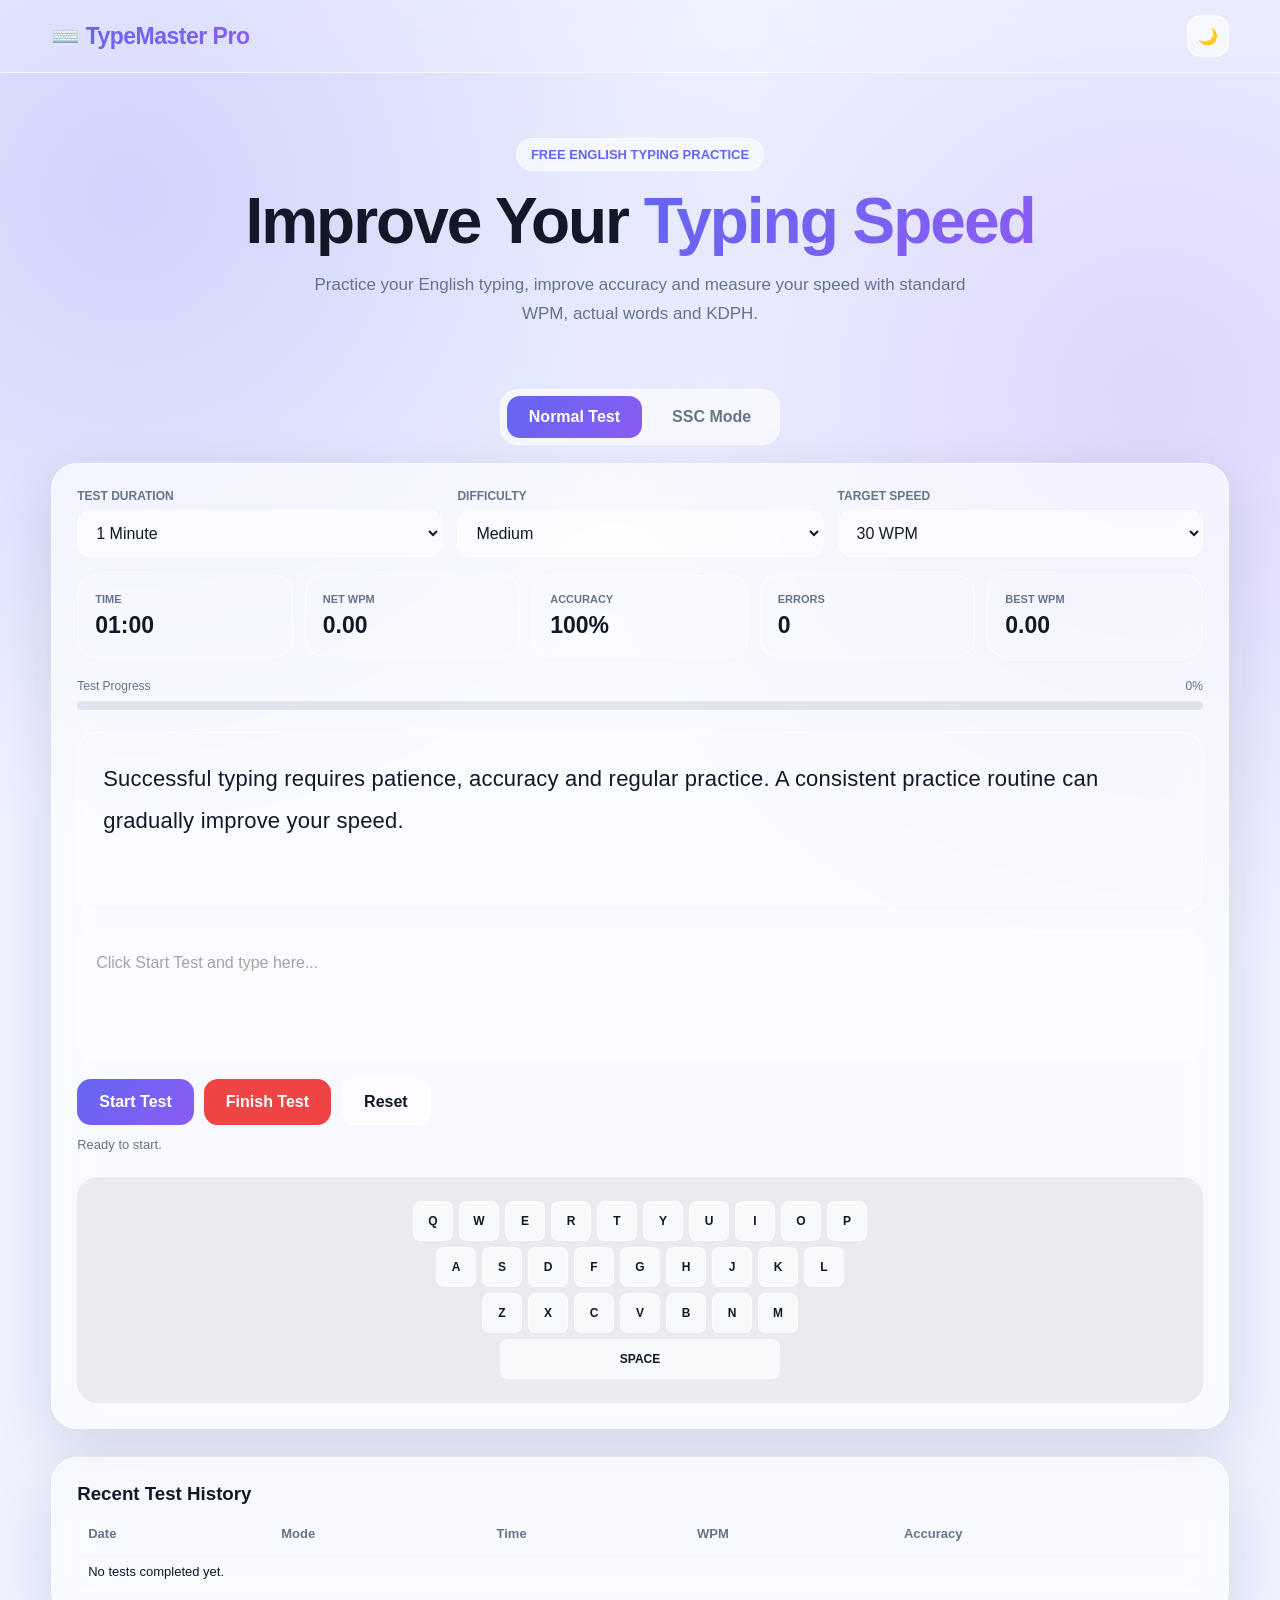
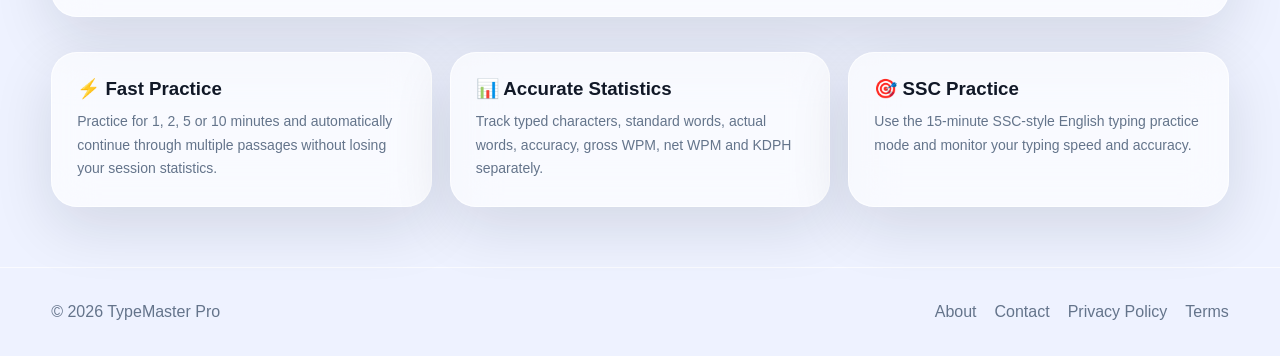
==== index.html @ 128ca1c5 "Add files via upload" ====
<!DOCTYPE html>
<html lang="en">
<head>
<meta charset="UTF-8">

<meta name="viewport" content="width=device-width, initial-scale=1.0">

<title>TypeMaster Pro - Free Online Typing Test</title>

<meta name="description"
content="Free online English typing test with WPM, accuracy, KDPH, standard words, actual words, SSC typing practice and typing history.">

<meta name="keywords"
content="typing test, typing speed test, WPM test, SSC typing test, English typing practice, KDPH">

<link rel="icon"
href="data:image/svg+xml,%3Csvg xmlns='http://www.w3.org/2000/svg' viewBox='0 0 100 100'%3E%3Ctext y='.9em' font-size='90'%3E⌨️%3C/text%3E%3C/svg%3E">

<style>

*{
    box-sizing:border-box;
    margin:0;
    padding:0;
}

:root{
    --bg:#eef2ff;
    --text:#111827;
    --muted:#64748b;
    --card:rgba(255,255,255,.62);
    --border:rgba(255,255,255,.7);
    --input:rgba(255,255,255,.55);
    --accent:#6366f1;
    --accent2:#8b5cf6;
    --danger:#ef4444;
    --success:#16a34a;
    --shadow:0 20px 60px rgba(15,23,42,.12);
}

body.dark{
    --bg:#080b16;
    --text:#f8fafc;
    --muted:#94a3b8;
    --card:rgba(15,23,42,.62);
    --border:rgba(255,255,255,.10);
    --input:rgba(15,23,42,.55);
    --shadow:0 20px 60px rgba(0,0,0,.35);
}

body{
    font-family:Inter,Segoe UI,Arial,sans-serif;
    background:
        radial-gradient(circle at 10% 10%,rgba(99,102,241,.22),transparent 30%),
        radial-gradient(circle at 90% 20%,rgba(139,92,246,.18),transparent 30%),
        var(--bg);
    color:var(--text);
    min-height:100vh;
    transition:.3s;
}

button,
select,
textarea{
    font:inherit;
}

button{
    cursor:pointer;
}

.container{
    width:min(1180px,92%);
    margin:auto;
}

/* HEADER */

header{
    position:sticky;
    top:0;
    z-index:50;
    backdrop-filter:blur(18px);
    background:rgba(255,255,255,.15);
    border-bottom:1px solid var(--border);
}

.nav{
    height:72px;
    display:flex;
    align-items:center;
    justify-content:space-between;
}

.logo{
    font-size:23px;
    font-weight:800;
    letter-spacing:-.5px;
}

.logo span{
    background:linear-gradient(135deg,var(--accent),var(--accent2));
    -webkit-background-clip:text;
    color:transparent;
}

.nav-right{
    display:flex;
    align-items:center;
    gap:10px;
}

.icon-btn{
    width:42px;
    height:42px;
    border-radius:14px;
    border:1px solid var(--border);
    background:var(--card);
    color:var(--text);
}

/* HERO */

.hero{
    padding:65px 0 30px;
    text-align:center;
}

.badge{
    display:inline-block;
    padding:8px 14px;
    border-radius:30px;
    background:var(--card);
    border:1px solid var(--border);
    color:var(--accent);
    font-size:13px;
    font-weight:700;
    margin-bottom:18px;
}

.hero h1{
    font-size:clamp(36px,6vw,64px);
    line-height:1;
    letter-spacing:-2px;
    margin-bottom:18px;
}

.gradient{
    background:linear-gradient(135deg,var(--accent),var(--accent2));
    -webkit-background-clip:text;
    color:transparent;
}

.hero p{
    max-width:700px;
    margin:auto;
    color:var(--muted);
    font-size:17px;
    line-height:1.7;
}

/* TABS */

.tabs{
    display:flex;
    gap:8px;
    margin:30px auto 18px;
    width:max-content;
    padding:6px;
    border-radius:18px;
    background:var(--card);
    border:1px solid var(--border);
    backdrop-filter:blur(20px);
}

.tab{
    border:0;
    padding:12px 22px;
    border-radius:13px;
    background:transparent;
    color:var(--muted);
    font-weight:700;
}

.tab.active{
    background:linear-gradient(135deg,var(--accent),var(--accent2));
    color:white;
}

/* MAIN CARD */

.glass{
    background:var(--card);
    border:1px solid var(--border);
    box-shadow:var(--shadow);
    backdrop-filter:blur(22px);
    -webkit-backdrop-filter:blur(22px);
    border-radius:26px;
}

.test-card{
    padding:25px;
    margin-bottom:28px;
}

/* CONTROLS */

.controls{
    display:grid;
    grid-template-columns:repeat(3,1fr);
    gap:15px;
}

.control label{
    display:block;
    font-size:12px;
    color:var(--muted);
    font-weight:700;
    margin-bottom:7px;
}

select{
    width:100%;
    padding:13px 14px;
    border-radius:14px;
    border:1px solid var(--border);
    background:var(--input);
    color:var(--text);
    outline:none;
}

/* STATS */

.stats{
    display:grid;
    grid-template-columns:repeat(5,1fr);
    gap:12px;
    margin-top:18px;
}

.stat{
    padding:17px;
    border-radius:18px;
    background:rgba(255,255,255,.12);
    border:1px solid var(--border);
}

.stat small{
    color:var(--muted);
    display:block;
    font-size:11px;
    font-weight:700;
    margin-bottom:7px;
}

.stat strong{
    font-size:23px;
}

/* PROGRESS */

.progress-wrap{
    margin:22px 0;
}

.progress-info{
    display:flex;
    justify-content:space-between;
    color:var(--muted);
    font-size:12px;
    margin-bottom:8px;
}

.progress{
    height:9px;
    border-radius:20px;
    background:rgba(100,116,139,.15);
    overflow:hidden;
}

.progress-bar{
    width:0%;
    height:100%;
    background:linear-gradient(90deg,var(--accent),var(--accent2));
    transition:.2s;
}

/* PASSAGE */

.passage{
    min-height:180px;
    padding:25px;
    border-radius:20px;
    background:rgba(255,255,255,.10);
    border:1px solid var(--border);
    font-size:22px;
    line-height:1.9;
    letter-spacing:.2px;
    margin-bottom:18px;
}

.char.correct{
    color:var(--success);
}

.char.wrong{
    color:var(--danger);
    text-decoration:underline;
}

.char.current{
    background:rgba(99,102,241,.25);
    border-radius:3px;
}

/* INPUT */

textarea{
    width:100%;
    height:130px;
    resize:none;
    padding:18px;
    border-radius:18px;
    border:1px solid var(--border);
    background:var(--input);
    color:var(--text);
    outline:none;
    line-height:1.7;
}

textarea:focus{
    border-color:var(--accent);
    box-shadow:0 0 0 3px rgba(99,102,241,.12);
}

textarea:disabled{
    opacity:.65;
}

/* BUTTONS */

.actions{
    display:flex;
    gap:10px;
    margin-top:15px;
}

.btn{
    border:0;
    border-radius:14px;
    padding:13px 22px;
    font-weight:800;
}

.btn-primary{
    color:white;
    background:linear-gradient(135deg,var(--accent),var(--accent2));
}

.btn-secondary{
    background:var(--card);
    color:var(--text);
    border:1px solid var(--border);
}

.btn-danger{
    background:#ef4444;
    color:white;
}

/* KEYBOARD */

.keyboard{
    margin-top:25px;
    padding:18px;
    border-radius:20px;
    background:rgba(0,0,0,.06);
    overflow-x:auto;
}

body.dark .keyboard{
    background:rgba(255,255,255,.04);
}

.key-row{
    display:flex;
    justify-content:center;
    gap:6px;
    margin:6px 0;
    min-width:650px;
}

.key{
    min-width:40px;
    height:40px;
    border-radius:8px;
    display:flex;
    align-items:center;
    justify-content:center;
    border:1px solid var(--border);
    background:var(--card);
    font-size:12px;
    font-weight:700;
    transition:.08s;
}

.key.active{
    background:var(--accent);
    color:white;
    transform:translateY(2px);
}

.key.space{
    width:280px;
}

/* RESULTS */

.result{
    display:none;
    padding:30px;
    margin-bottom:30px;
}

.result.show{
    display:block;
}

.result-title{
    text-align:center;
    margin-bottom:25px;
}

.result-title h2{
    font-size:32px;
    margin-bottom:8px;
}

.result-title p{
    color:var(--muted);
}

.result-main{
    display:grid;
    grid-template-columns:280px 1fr;
    gap:25px;
    align-items:center;
}

.speed-circle{
    width:230px;
    height:230px;
    margin:auto;
    border-radius:50%;
    display:flex;
    flex-direction:column;
    align-items:center;
    justify-content:center;
    background:
        radial-gradient(circle,var(--bg) 58%,transparent 59%),
        conic-gradient(var(--accent) var(--score),rgba(100,116,139,.15) 0);
}

.speed-circle strong{
    font-size:48px;
}

.speed-circle span{
    color:var(--muted);
    font-size:13px;
    font-weight:700;
}

.result-grid{
    display:grid;
    grid-template-columns:repeat(3,1fr);
    gap:12px;
}

.result-item{
    padding:17px;
    border-radius:17px;
    background:rgba(255,255,255,.09);
    border:1px solid var(--border);
}

.result-item small{
    color:var(--muted);
    display:block;
    margin-bottom:6px;
}

.result-item strong{
    font-size:21px;
}

/* HISTORY */

.history{
    margin-top:25px;
}

.history h3{
    margin-bottom:12px;
}

.history-table{
    width:100%;
    border-collapse:collapse;
}

.history-table th,
.history-table td{
    padding:11px;
    text-align:left;
    border-bottom:1px solid var(--border);
    font-size:13px;
}

.history-table th{
    color:var(--muted);
}

/* INFO */

.info-grid{
    display:grid;
    grid-template-columns:repeat(3,1fr);
    gap:18px;
    margin:35px 0;
}

.info-card{
    padding:25px;
}

.info-card h3{
    margin-bottom:10px;
}

.info-card p{
    color:var(--muted);
    line-height:1.7;
    font-size:14px;
}

/* FOOTER */

footer{
    margin-top:60px;
    padding:35px 0;
    border-top:1px solid var(--border);
    color:var(--muted);
}

.footer-content{
    display:flex;
    justify-content:space-between;
    gap:20px;
}

.footer-links{
    display:flex;
    gap:18px;
    flex-wrap:wrap;
}

.footer-links a{
    color:var(--muted);
    text-decoration:none;
}

/* PAGES */

.page{
    display:none;
    padding:45px 0;
}

.page.active{
    display:block;
}

.page-card{
    padding:35px;
}

.page-card h2{
    margin-bottom:18px;
}

.page-card h3{
    margin:25px 0 8px;
}

.page-card p,
.page-card li{
    color:var(--muted);
    line-height:1.8;
}

.page-card ul{
    padding-left:22px;
}

/* STATUS */

.status{
    margin-top:12px;
    color:var(--muted);
    font-size:13px;
}

.pass{
    color:var(--success);
    font-weight:800;
}

.fail{
    color:var(--danger);
    font-weight:800;
}

/* MOBILE */

@media(max-width:800px){

    .controls{
        grid-template-columns:1fr;
    }

    .stats{
        grid-template-columns:repeat(2,1fr);
    }

    .result-main{
        grid-template-columns:1fr;
    }

    .result-grid{
        grid-template-columns:repeat(2,1fr);
    }

    .info-grid{
        grid-template-columns:1fr;
    }

    .footer-content{
        flex-direction:column;
    }

    .passage{
        font-size:18px;
    }

    .tabs{
        width:100%;
    }

    .tab{
        flex:1;
        padding:11px 8px;
    }
}

@media(max-width:480px){

    .hero{
        padding-top:40px;
    }

    .test-card{
        padding:16px;
    }

    .stats{
        grid-template-columns:1fr 1fr;
    }

    .result-grid{
        grid-template-columns:1fr 1fr;
    }

    .speed-circle{
        width:200px;
        height:200px;
    }
}

</style>
</head>

<body>

<header>
<div class="container nav">

<div class="logo">
⌨️ <span>TypeMaster Pro</span>
</div>

<div class="nav-right">
<button class="icon-btn" onclick="toggleDark()" id="themeBtn">🌙</button>
</div>

</div>
</header>


<main class="container">

<section class="hero">

<div class="badge">FREE ENGLISH TYPING PRACTICE</div>

<h1>
Improve Your
<span class="gradient">Typing Speed</span>
</h1>

<p>
Practice your English typing, improve accuracy and measure your
speed with standard WPM, actual words and KDPH.
</p>

</section>


<!-- TEST TABS -->

<div class="tabs">

<button class="tab active" id="normalTab" onclick="selectMode('normal')">
Normal Test
</button>

<button class="tab" id="sscTab" onclick="selectMode('ssc')">
SSC Mode
</button>

</div>


<!-- TEST -->

<section class="glass test-card" id="testSection">

<div class="controls">

<div class="control">

<label>TEST DURATION</label>

<select id="duration">
<option value="60">1 Minute</option>
<option value="120">2 Minutes</option>
<option value="300">5 Minutes</option>
<option value="600">10 Minutes</option>
</select>

</div>


<div class="control">

<label>DIFFICULTY</label>

<select id="difficulty">

<option value="easy">Easy</option>
<option value="medium" selected>Medium</option>
<option value="hard">Hard</option>

</select>

</div>


<div class="control">

<label>TARGET SPEED</label>

<select id="target">

<option value="30">30 WPM</option>
<option value="35">35 WPM</option>
<option value="40">40 WPM</option>
<option value="50">50 WPM</option>
<option value="60">60 WPM</option>

</select>

</div>

</div>


<div class="stats">

<div class="stat">
<small>TIME</small>
<strong id="timeDisplay">01:00</strong>
</div>

<div class="stat">
<small>NET WPM</small>
<strong id="wpmDisplay">0.00</strong>
</div>

<div class="stat">
<small>ACCURACY</small>
<strong id="accuracyDisplay">100%</strong>
</div>

<div class="stat">
<small>ERRORS</small>
<strong id="errorDisplay">0</strong>
</div>

<div class="stat">
<small>BEST WPM</small>
<strong id="bestDisplay">0.00</strong>
</div>

</div>


<div class="progress-wrap">

<div class="progress-info">

<span>Test Progress</span>

<span id="progressText">0%</span>

</div>

<div class="progress">
<div class="progress-bar" id="progressBar"></div>
</div>

</div>


<div class="passage" id="passage"></div>


<textarea
id="typingInput"
placeholder="Click Start Test and type here..."
disabled
spellcheck="false"
autocomplete="off"
autocorrect="off"
autocapitalize="off"></textarea>


<div class="actions">

<button class="btn btn-primary" onclick="startTest()" id="startBtn">
Start Test
</button>

<button class="btn btn-danger" onclick="finishTest()">
Finish Test
</button>

<button class="btn btn-secondary" onclick="resetTest()">
Reset
</button>

</div>


<div class="status" id="status">
Ready to start.
</div>


<!-- KEYBOARD -->

<div class="keyboard">

<div class="key-row">
<div class="key">Q</div>
<div class="key">W</div>
<div class="key">E</div>
<div class="key">R</div>
<div class="key">T</div>
<div class="key">Y</div>
<div class="key">U</div>
<div class="key">I</div>
<div class="key">O</div>
<div class="key">P</div>
</div>

<div class="key-row">
<div class="key">A</div>
<div class="key">S</div>
<div class="key">D</div>
<div class="key">F</div>
<div class="key">G</div>
<div class="key">H</div>
<div class="key">J</div>
<div class="key">K</div>
<div class="key">L</div>
</div>

<div class="key-row">
<div class="key">Z</div>
<div class="key">X</div>
<div class="key">C</div>
<div class="key">V</div>
<div class="key">B</div>
<div class="key">N</div>
<div class="key">M</div>
</div>

<div class="key-row">
<div class="key space">SPACE</div>
</div>

</div>

</section>


<!-- RESULT -->

<section class="glass result" id="resultSection">

<div class="result-title">

<h2>Test Complete 🎉</h2>

<p id="resultMessage">
Here is your typing performance.
</p>

</div>


<div class="result-main">

<div>

<div class="speed-circle" id="speedCircle">

<strong id="resultNetWpm">0.00</strong>

<span>NET WPM</span>

</div>

</div>


<div class="result-grid">

<div class="result-item">
<small>Gross WPM</small>
<strong id="resultGross">0.00</strong>
</div>

<div class="result-item">
<small>Net WPM</small>
<strong id="resultNet">0.00</strong>
</div>

<div class="result-item">
<small>Accuracy</small>
<strong id="resultAccuracy">100%</strong>
</div>

<div class="result-item">
<small>Typed Characters</small>
<strong id="resultChars">0</strong>
</div>

<div class="result-item">
<small>Standard Words</small>
<strong id="resultStandardWords">0.00</strong>
</div>

<div class="result-item">
<small>Actual Words</small>
<strong id="resultActualWords">0</strong>
</div>

<div class="result-item">
<small>Correct Characters</small>
<strong id="resultCorrect">0</strong>
</div>

<div class="result-item">
<small>Wrong Characters</small>
<strong id="resultWrong">0</strong>
</div>

<div class="result-item">
<small>KDPH</small>
<strong id="resultKdph">0</strong>
</div>

<div class="result-item">
<small>Test Time</small>
<strong id="resultTime">0 sec</strong>
</div>

<div class="result-item">
<small>Target Speed</small>
<strong id="resultTarget">30 WPM</strong>
</div>

<div class="result-item">
<small>Best WPM</small>
<strong id="resultBest">0.00</strong>
</div>

</div>

</div>


<div class="actions">

<button class="btn btn-primary" onclick="startTest()">
Try Again
</button>

<button class="btn btn-secondary" onclick="window.print()">
Print Result
</button>

</div>

</section>


<!-- HISTORY -->

<section class="glass info-card history">

<h3>Recent Test History</h3>

<table class="history-table">

<thead>

<tr>
<th>Date</th>
<th>Mode</th>
<th>Time</th>
<th>WPM</th>
<th>Accuracy</th>
</tr>

</thead>

<tbody id="historyBody"></tbody>

</table>

</section>


<!-- INFO -->

<section class="info-grid">

<div class="glass info-card">

<h3>⚡ Fast Practice</h3>

<p>
Practice for 1, 2, 5 or 10 minutes and automatically continue
through multiple passages without losing your session statistics.
</p>

</div>


<div class="glass info-card">

<h3>📊 Accurate Statistics</h3>

<p>
Track typed characters, standard words, actual words, accuracy,
gross WPM, net WPM and KDPH separately.
</p>

</div>


<div class="glass info-card">

<h3>🎯 SSC Practice</h3>

<p>
Use the 15-minute SSC-style English typing practice mode and
monitor your typing speed and accuracy.
</p>

</div>

</section>


<!-- ABOUT -->

<section class="page" id="aboutPage">

<div class="glass page-card">

<h2>About TypeMaster Pro</h2>

<p>
TypeMaster Pro is a free English typing practice website designed
to help students, job seekers and office professionals improve
their typing speed and accuracy.
</p>

<h3>What can you practice?</h3>

<ul>
<li>English typing speed</li>
<li>Standard WPM</li>
<li>Actual word counting</li>
<li>Accuracy</li>
<li>KDPH</li>
<li>SSC-style typing practice</li>
</ul>

</div>

</section>


<!-- CONTACT -->

<section class="page" id="contactPage">

<div class="glass page-card">

<h2>Contact</h2>

<p>
For suggestions, corrections or technical issues, contact us by email.
</p>

<p style="margin-top:15px;">
Email:
<a href="mailto:your-email@example.com">
your-email@example.com
</a>
</p>

</div>

</section>


<!-- PRIVACY -->

<section class="page" id="privacyPage">

<div class="glass page-card">

<h2>Privacy Policy</h2>

<p>
TypeMaster Pro is designed to provide typing practice without
requiring users to create an account.
</p>

<h3>Local Data</h3>

<p>
Typing statistics such as best WPM and recent test history may be
stored locally in your browser using local storage.
</p>

<h3>Third Party Services</h3>

<p>
This basic version does not require external analytics or advertising
services.
</p>

</div>

</section>


<!-- TERMS -->

<section class="page" id="termsPage">

<div class="glass page-card">

<h2>Terms & Conditions</h2>

<p>
By using TypeMaster Pro, you agree to use the website for lawful
purposes.
</p>

<h3>Accuracy</h3>

<p>
Typing results are provided for practice and informational purposes.
Different examinations and organizations may use their own
evaluation rules.
</p>

<h3>Availability</h3>

<p>
The website is provided on an as-is basis and functionality may be
changed or improved in future versions.
</p>

</div>

</section>

</main>


<footer>

<div class="container footer-content">

<div>
© 2026 TypeMaster Pro
</div>

<div class="footer-links">

<a href="#" onclick="showPage('aboutPage')">About</a>

<a href="#" onclick="showPage('contactPage')">Contact</a>

<a href="#" onclick="showPage('privacyPage')">Privacy Policy</a>

<a href="#" onclick="showPage('termsPage')">Terms</a>

</div>

</div>

</footer>


<script>

/* =========================
   PASSAGES
========================= */

const passages = {

easy: [

"Typing is an important skill for students and office professionals. Regular practice can improve speed and accuracy.",

"Good typing skills save time and help you complete daily computer work more efficiently.",

"Practice every day and focus on accuracy before trying to type faster.",

"Learning to type correctly can make computer work easier and more comfortable."

],

medium: [

"Successful typing requires patience, accuracy and regular practice. A consistent practice routine can gradually improve your speed.",

"Office professionals often work with emails, reports, spreadsheets and documents. Better typing skills can make these tasks faster.",

"Speed is useful, but accuracy is equally important. Try to reduce mistakes while maintaining a comfortable typing rhythm.",

"Many competitive examinations require candidates to demonstrate their typing ability within a fixed amount of time."

],

hard: [

"Professional productivity depends on the ability to communicate information quickly and accurately. Consistent keyboard practice develops coordination and confidence.",

"Administrative professionals frequently handle detailed correspondence, spreadsheets, reports and digital records where typing accuracy is extremely important.",

"Developing a high typing speed should never come at the expense of accuracy. The most effective approach is to build correct typing habits first.",

"Competitive examination typing tests require concentration, rhythm and careful attention to punctuation, spaces and capitalization."

]

};


/* =========================
   STATE
========================= */

let mode = "normal";

let duration = 60;

let running = false;

let elapsedSeconds = 0;

let remainingSeconds = 60;

let timer = null;

let passageIndex = 0;

let currentPassage = "";

let currentTyped = 0;

let currentCorrect = 0;

let currentWrong = 0;


/*
IMPORTANT:
These are SESSION totals.

They are NOT reset when a new passage loads.
*/

let sessionTyped = 0;
let sessionCorrect = 0;
let sessionWrong = 0;


/*
Text typed by user for ACTUAL WORD counting.
*/
let sessionTypedText = "";


/* =========================
   ELEMENTS
========================= */

const input = document.getElementById("typingInput");
const passageBox = document.getElementById("passage");

const timeDisplay = document.getElementById("timeDisplay");
const wpmDisplay = document.getElementById("wpmDisplay");
const accuracyDisplay = document.getElementById("accuracyDisplay");
const errorDisplay = document.getElementById("errorDisplay");

const progressBar = document.getElementById("progressBar");
const progressText = document.getElementById("progressText");

const statusBox = document.getElementById("status");

const resultSection = document.getElementById("resultSection");


/* =========================
   BEST WPM
========================= */

function getBestWpm(){

    return Number(localStorage.getItem("typingBestWpm") || 0);

}


function updateBestDisplay(){

    document.getElementById("bestDisplay").textContent =
        getBestWpm().toFixed(2);

}

updateBestDisplay();


/* =========================
   MODE
========================= */

function selectMode(newMode){

    if(running) return;

    mode = newMode;

    document.getElementById("normalTab").classList.toggle(
        "active",
        mode === "normal"
    );

    document.getElementById("sscTab").classList.toggle(
        "active",
        mode === "ssc"
    );


    if(mode === "ssc"){

        duration = 900;

        document.getElementById("duration").disabled = true;

        document.getElementById("duration").value = "600";

        document.getElementById("difficulty").value = "medium";

        document.getElementById("target").value = "35";

        statusBox.textContent =
            "SSC Mode: 15-minute English typing practice.";

    }else{

        document.getElementById("duration").disabled = false;

        duration =
            Number(document.getElementById("duration").value);

        statusBox.textContent =
            "Normal typing test selected.";

    }

    resetTest();

}


/* =========================
   DURATION
========================= */

document.getElementById("duration").addEventListener(
    "change",
    function(){

        if(mode === "normal"){

            duration = Number(this.value);

            resetTest();

        }

    }
);


/* =========================
   LOAD PASSAGE
========================= */

function loadPassage(){

    const difficulty =
        document.getElementById("difficulty").value;

    const list = passages[difficulty];

    currentPassage =
        list[passageIndex % list.length];

    passageIndex++;

    currentTyped = 0;
    currentCorrect = 0;
    currentWrong = 0;

    renderPassage();

}


function renderPassage(){

    passageBox.innerHTML = "";

    for(let i = 0; i < currentPassage.length; i++){

        const span = document.createElement("span");

        span.className = "char";

        span.textContent = currentPassage[i];

        passageBox.appendChild(span);

    }

}


/* =========================
   STANDARD WORDS
========================= */

/*
THIS IS THE IMPORTANT FIX.

Standard Words are NOT actual words.

10 characters / 5 = 2 standard words.

Therefore:

10 characters = 2
20 characters = 4
50 characters = 10
100 characters = 20
*/

function getStandardWords(){

    return sessionTyped / 5;

}


/* =========================
   ACTUAL WORDS
========================= */

function getActualWords(){

    const text = sessionTypedText.trim();

    if(!text) return 0;

    return text
        .split(/\s+/)
        .filter(Boolean)
        .length;

}


/* =========================
   STATISTICS
========================= */

function calculateStats(){

    const minutes =
        Math.max(elapsedSeconds, 1) / 60;

    const typed =
        sessionTyped;

    const correct =
        sessionCorrect;

    const wrong =
        sessionWrong;


    /*
    Gross WPM:
    ALL typed characters / 5 / minutes
    */

    const grossWpm =
        (typed / 5) / minutes;


    /*
    Net WPM:
    CORRECT characters / 5 / minutes
    */

    const netWpm =
        (correct / 5) / minutes;


    const accuracy =
        typed > 0
        ? (correct / typed) * 100
        : 100;


    /*
    KDPH based on correct key depressions.
    */

    const kdph =
        minutes > 0
        ? (correct / minutes) * 60
        : 0;


    return {

        typed,
        correct,
        wrong,

        grossWpm,
        netWpm,

        accuracy,

        kdph,

        standardWords:
            getStandardWords(),

        actualWords:
            getActualWords()

    };

}


/* =========================
   LIVE STATS
========================= */

function updateLiveStats(){

    const stats = calculateStats();

    wpmDisplay.textContent =
        stats.netWpm.toFixed(2);

    accuracyDisplay.textContent =
        stats.accuracy.toFixed(1) + "%";

    errorDisplay.textContent =
        stats.wrong;


    /*
    IMPORTANT:
    Progress is based on TIME.
    */

    const percent =
        Math.min(
            (elapsedSeconds / duration) * 100,
            100
        );

    progressBar.style.width =
        percent + "%";

    progressText.textContent =
        Math.round(percent) + "%";

}


/* =========================
   TIME FORMAT
========================= */

function formatTime(seconds){

    const min =
        Math.floor(seconds / 60);

    const sec =
        seconds % 60;

    return String(min).padStart(2,"0")
        + ":" +
        String(sec).padStart(2,"0");

}


/* =========================
   START TEST
========================= */

function startTest(){

    clearInterval(timer);

    duration =
        mode === "ssc"
        ? 900
        : Number(document.getElementById("duration").value);


    running = true;

    elapsedSeconds = 0;

    remainingSeconds = duration;

    passageIndex = 0;

    sessionTyped = 0;
    sessionCorrect = 0;
    sessionWrong = 0;

    sessionTypedText = "";

    currentTyped = 0;
    currentCorrect = 0;
    currentWrong = 0;


    resultSection.classList.remove("show");

    input.disabled = false;

    input.value = "";

    input.focus();


    loadPassage();

    updateTime();

    updateLiveStats();


    statusBox.textContent =
        mode === "ssc"
        ? "SSC test started. Type carefully and accurately."
        : "Test started. Keep typing until the timer ends.";


    timer = setInterval(function(){

        if(!running) return;

        elapsedSeconds++;

        remainingSeconds--;

        updateTime();

        updateLiveStats();


        if(remainingSeconds <= 0){

            finishTest();

        }

    },1000);

}


/* =========================
   TIME DISPLAY
========================= */

function updateTime(){

    timeDisplay.textContent =
        formatTime(remainingSeconds);

}


/* =========================
   INPUT HANDLER
========================= */

input.addEventListener("input", function(){

    if(!running) return;


    const value = input.value;


    /*
    If user types beyond passage length,
    prevent extra characters.
    */

    if(value.length > currentPassage.length){

        input.value =
            value.substring(
                0,
                currentPassage.length
            );

    }


    currentTyped =
        input.value.length;


    currentCorrect = 0;

    currentWrong = 0;


    /*
    Compare every typed character.
    */

    for(
        let i = 0;
        i < input.value.length;
        i++
    ){

        if(
            input.value[i]
            ===
            currentPassage[i]
        ){

            currentCorrect++;

        }else{

            currentWrong++;

        }

    }


    renderTypedPassage();

    calculateSessionPreview();

    updateLiveStats();


    /*
    PASSAGE COMPLETE
    */

    if(
        input.value.length
        >=
        currentPassage.length
    ){

        /*
        Add this passage's typed data
        to the SESSION totals.
        */

        sessionTyped += currentTyped;

        sessionCorrect += currentCorrect;

        sessionWrong += currentWrong;


        /*
        Add user typed text for actual words.
        */

        sessionTypedText +=
            input.value + " ";


        input.value = "";

        loadPassage();

        input.focus();

    }

});


/* =========================
   RENDER TYPED PASSAGE
========================= */

function renderTypedPassage(){

    const chars =
        passageBox.querySelectorAll(".char");


    for(let i = 0; i < chars.length; i++){

        chars[i].className = "char";

        if(i < input.value.length){

            if(
                input.value[i]
                ===
                currentPassage[i]
            ){

                chars[i].classList.add("correct");

            }else{

                chars[i].classList.add("wrong");

            }

        }


        if(i === input.value.length){

            chars[i].classList.add("current");

        }

    }

}


/* =========================
   SESSION PREVIEW
========================= */

function calculateSessionPreview(){

    const typed =
        sessionTyped + currentTyped;

    const correct =
        sessionCorrect + currentCorrect;

    const wrong =
        sessionWrong + currentWrong;


    const minutes =
        Math.max(elapsedSeconds,1) / 60;


    const netWpm =
        (correct / 5) / minutes;


    const accuracy =
        typed > 0
        ? (correct / typed) * 100
        : 100;


    wpmDisplay.textContent =
        netWpm.toFixed(2);

    accuracyDisplay.textContent =
        accuracy.toFixed(1) + "%";

    errorDisplay.textContent =
        wrong;

}


/* =========================
   FINISH TEST
========================= */

function finishTest(){

    /*
    CRITICAL:
    If test has NOT started,
    Finish button must do NOTHING.
    */

    if(!running){

        return;

    }


    running = false;

    clearInterval(timer);

    /*
    Add current unfinished passage.
    */

    sessionTyped += currentTyped;

    sessionCorrect += currentCorrect;

    sessionWrong += currentWrong;


    sessionTypedText +=
        input.value;


    input.disabled = true;


    const stats =
        calculateStats();


    showResult(stats);


    saveHistory(stats);


    /*
    Update best WPM.
    */

    const oldBest =
        getBestWpm();


    if(stats.netWpm > oldBest){

        localStorage.setItem(
            "typingBestWpm",
            stats.netWpm.toFixed(2)
        );

    }


    updateBestDisplay();


    statusBox.innerHTML =
        "Test finished. See your detailed result below.";

}


/* =========================
   RESULT
========================= */

function showResult(stats){

    document.getElementById("resultGross")
        .textContent =
        stats.grossWpm.toFixed(2);


    document.getElementById("resultNet")
        .textContent =
        stats.netWpm.toFixed(2);


    document.getElementById("resultNetWpm")
        .textContent =
        stats.netWpm.toFixed(2);


    document.getElementById("resultAccuracy")
        .textContent =
        stats.accuracy.toFixed(1) + "%";


    document.getElementById("resultChars")
        .textContent =
        stats.typed;


    /*
    STANDARD WORDS:
    Characters / 5

    Example:
    10 characters = 2.00
    */

    document.getElementById("resultStandardWords")
        .textContent =
        stats.standardWords.toFixed(2);


    /*
    ACTUAL WORDS:
    Real whitespace-separated words.
    */

    document.getElementById("resultActualWords")
        .textContent =
        stats.actualWords;


    document.getElementById("resultCorrect")
        .textContent =
        stats.correct;


    document.getElementById("resultWrong")
        .textContent =
        stats.wrong;


    document.getElementById("resultKdph")
        .textContent =
        Math.round(stats.kdph);


    document.getElementById("resultTime")
        .textContent =
        elapsedSeconds + " sec";


    const target =
        Number(document.getElementById("target").value);


    document.getElementById("resultTarget")
        .textContent =
        target + " WPM";


    const best =
        Math.max(
            stats.netWpm,
            getBestWpm()
        );


    document.getElementById("resultBest")
        .textContent =
        best.toFixed(2);


    /*
    Circle progress.
    */

    const score =
        Math.min(
            (stats.netWpm / target) * 100,
            100
        );


    document.getElementById("speedCircle")
        .style.setProperty(
            "--score",
            score + "%"
        );


    const message =
        stats.netWpm >= target
        ? "Excellent! You reached your target speed."
        : "Keep practicing. You are getting closer to your target.";


    document.getElementById("resultMessage")
        .innerHTML =
        message;


    resultSection.classList.add("show");

    resultSection.scrollIntoView({
        behavior:"smooth",
        block:"start"
    });

}


/* =========================
   RESET
========================= */

function resetTest(){

    clearInterval(timer);

    running = false;

    elapsedSeconds = 0;

    duration =
        mode === "ssc"
        ? 900
        : Number(document.getElementById("duration").value);

    remainingSeconds =
        duration;

    passageIndex = 0;

    sessionTyped = 0;

    sessionCorrect = 0;

    sessionWrong = 0;

    sessionTypedText = "";

    currentTyped = 0;

    currentCorrect = 0;

    currentWrong = 0;

    input.value = "";

    input.disabled = true;

    resultSection.classList.remove("show");

    updateTime();

    wpmDisplay.textContent = "0.00";

    accuracyDisplay.textContent = "100%";

    errorDisplay.textContent = "0";

    progressBar.style.width = "0%";

    progressText.textContent = "0%";

    loadPassage();

    statusBox.textContent =
        "Ready to start.";

}


/* =========================
   DARK MODE
========================= */

function toggleDark(){

    document.body.classList.toggle("dark");

    const dark =
        document.body.classList.contains("dark");

    localStorage.setItem(
        "darkMode",
        dark ? "1" : "0"
    );

    document.getElementById("themeBtn")
        .textContent =
        dark ? "☀️" : "🌙";

}


if(
    localStorage.getItem("darkMode")
    ===
    "1"
){

    document.body.classList.add("dark");

    document.getElementById("themeBtn")
        .textContent = "☀️";

}


/* =========================
   KEYBOARD VISUAL
========================= */

document.addEventListener(
    "keydown",
    function(e){

        if(!running) return;

        let key =
            e.key.toUpperCase();

        if(e.code === "Space"){

            key = "SPACE";

        }


        const keys =
            document.querySelectorAll(".key");


        keys.forEach(function(k){

            if(k.textContent === key){

                k.classList.add("active");

                setTimeout(
                    () => k.classList.remove("active"),
                    100
                );

            }

        });

    }
);


/* =========================
   HISTORY
========================= */

function saveHistory(stats){

    const history =
        JSON.parse(
            localStorage.getItem("typingHistory")
            ||
            "[]"
        );


    history.unshift({

        date:
            new Date().toLocaleString(),

        mode:
            mode === "ssc"
            ? "SSC"
            : "Normal",

        time:
            elapsedSeconds,

        wpm:
            stats.netWpm,

        accuracy:
            stats.accuracy

    });


    /*
    Keep last 10 tests.
    */

    history.splice(10);


    localStorage.setItem(
        "typingHistory",
        JSON.stringify(history)
    );


    renderHistory();

}


function renderHistory(){

    const history =
        JSON.parse(
            localStorage.getItem("typingHistory")
            ||
            "[]"
        );


    const body =
        document.getElementById("historyBody");


    if(history.length === 0){

        body.innerHTML = `
        <tr>
        <td colspan="5">
        No tests completed yet.
        </td>
        </tr>
        `;

        return;

    }


    body.innerHTML =
        history.map(function(item){

            return `
            <tr>

            <td>${item.date}</td>

            <td>${item.mode}</td>

            <td>${item.time}s</td>

            <td>${Number(item.wpm).toFixed(2)}</td>

            <td>${Number(item.accuracy).toFixed(1)}%</td>

            </tr>
            `;

        }).join("");

}

renderHistory();


/* =========================
   PAGE NAVIGATION
========================= */

function showPage(pageId){

    document
        .querySelectorAll(".page")
        .forEach(function(page){

            page.classList.remove("active");

        });


    document
        .getElementById(pageId)
        .classList.add("active");


    window.scrollTo({
        top:0,
        behavior:"smooth"
    });

}


/* =========================
   INITIALIZE
========================= */

loadPassage();

updateTime();

updateBestDisplay();


</script>

</body>
</html>
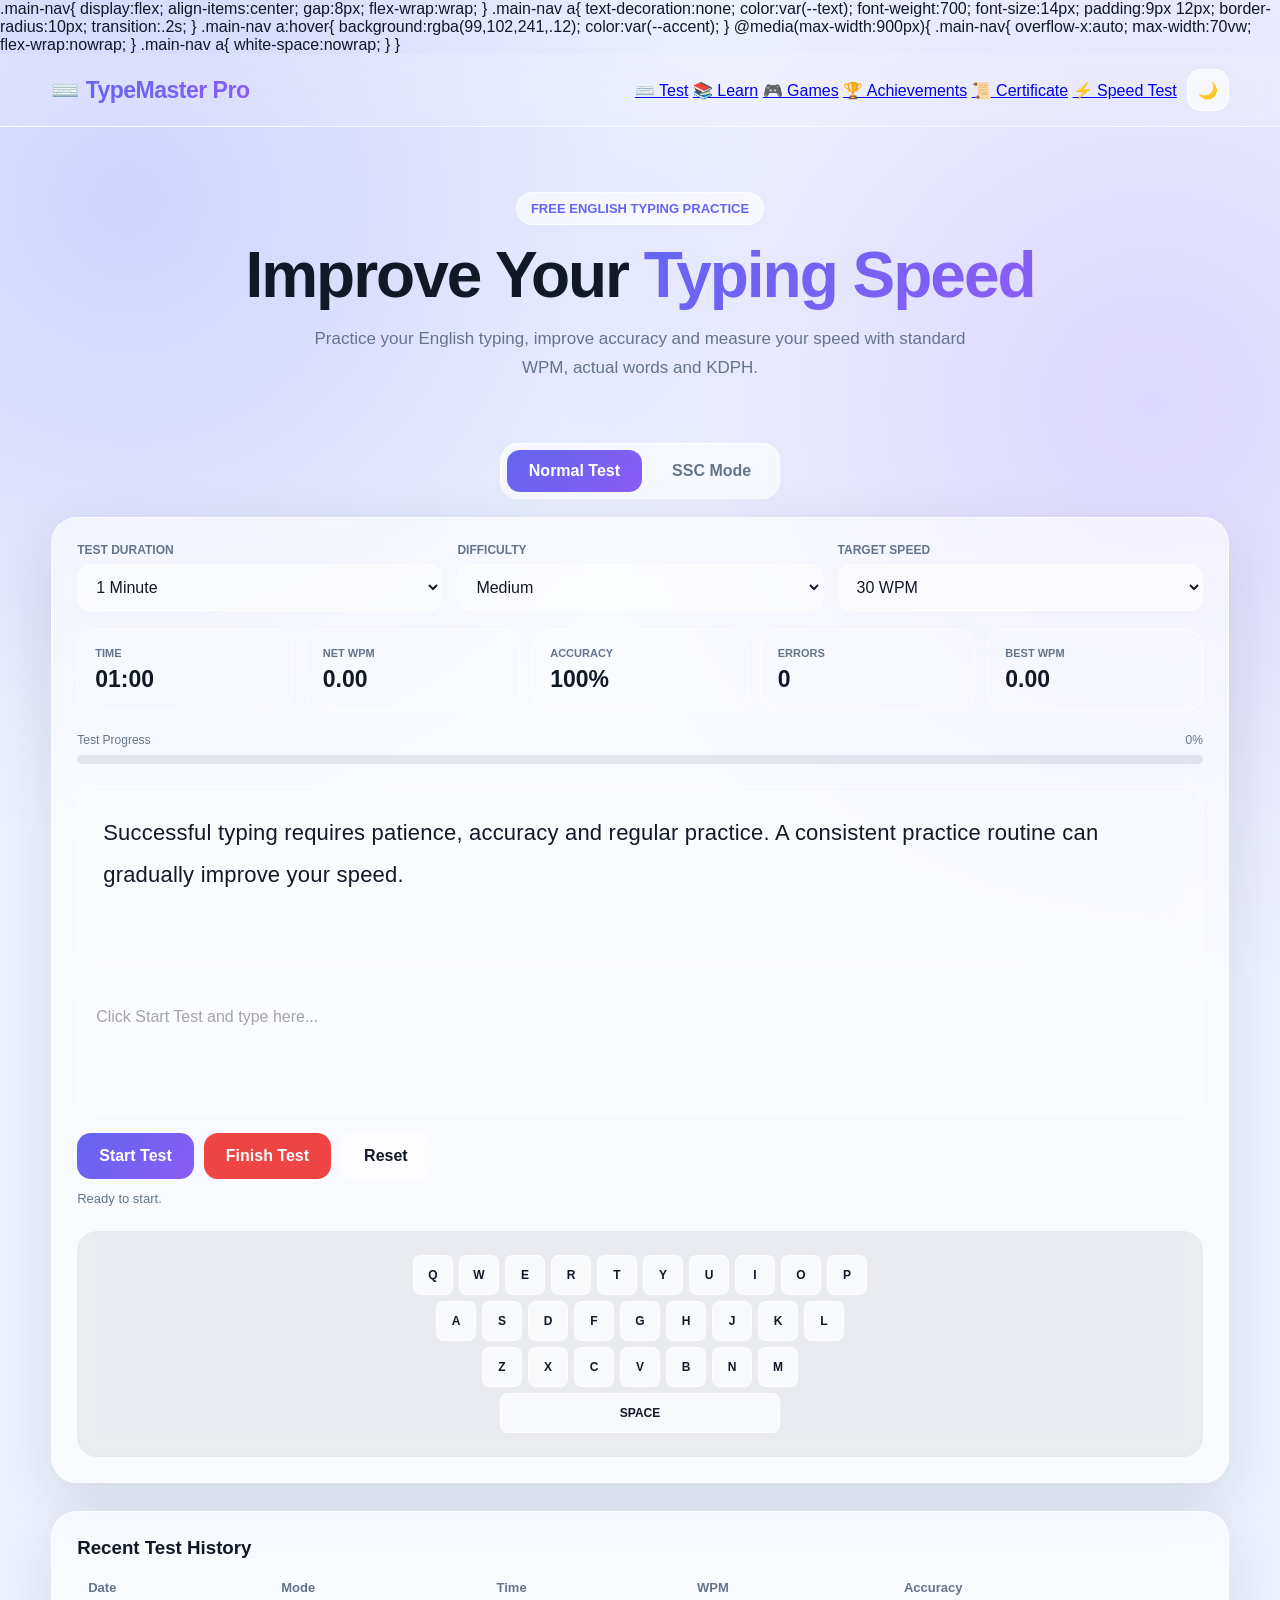
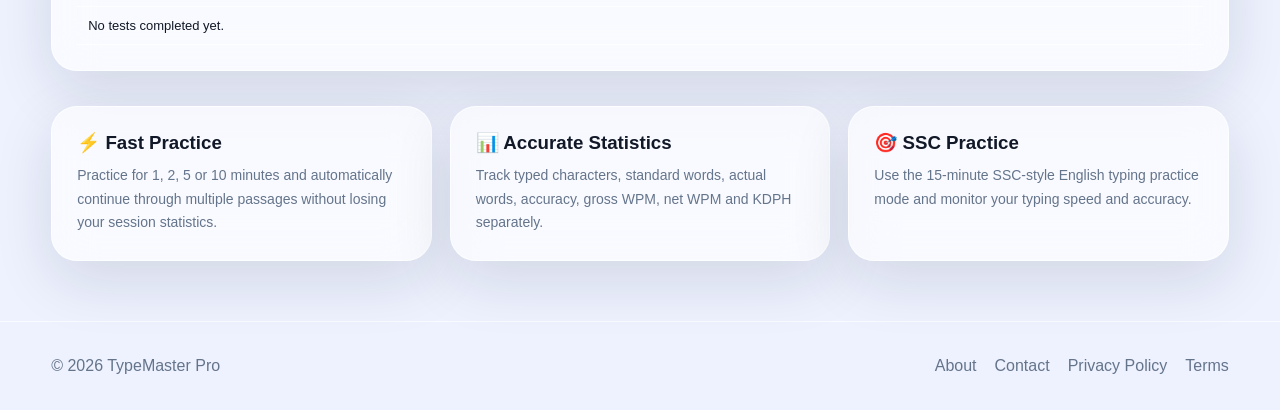
==== commit 0ea81545: "Update index.html" ====
--- a/index.html
+++ b/index.html
@@ -16,6 +16,40 @@
 <link rel="icon"
 href="data:image/svg+xml,%3Csvg xmlns='http://www.w3.org/2000/svg' viewBox='0 0 100 100'%3E%3Ctext y='.9em' font-size='90'%3E⌨️%3C/text%3E%3C/svg%3E">
 
+.main-nav{
+    display:flex;
+    align-items:center;
+    gap:8px;
+    flex-wrap:wrap;
+}
+
+.main-nav a{
+    text-decoration:none;
+    color:var(--text);
+    font-weight:700;
+    font-size:14px;
+    padding:9px 12px;
+    border-radius:10px;
+    transition:.2s;
+}
+
+.main-nav a:hover{
+    background:rgba(99,102,241,.12);
+    color:var(--accent);
+}
+
+@media(max-width:900px){
+    .main-nav{
+        overflow-x:auto;
+        max-width:70vw;
+        flex-wrap:nowrap;
+    }
+
+    .main-nav a{
+        white-space:nowrap;
+    }
+}
+    
 <style>
 
 *{
@@ -700,7 +734,25 @@
 </div>
 
 <div class="nav-right">
+
+<div class="main-nav">
+
+<a href="index.html">⌨️ Test</a>
+
+<a href="learn.html">📚 Learn</a>
+
+<a href="games.html">🎮 Games</a>
+
+<a href="achievements.html">🏆 Achievements</a>
+
+<a href="certificate.html">📜 Certificate</a>
+
+<a href="typing-speed-test.html">⚡ Speed Test</a>
+
+</div>
+
 <button class="icon-btn" onclick="toggleDark()" id="themeBtn">🌙</button>
+
 </div>
 
 </div>
@@ -2474,4 +2526,4 @@
 </script>
 
 </body>
-</html>+</html>
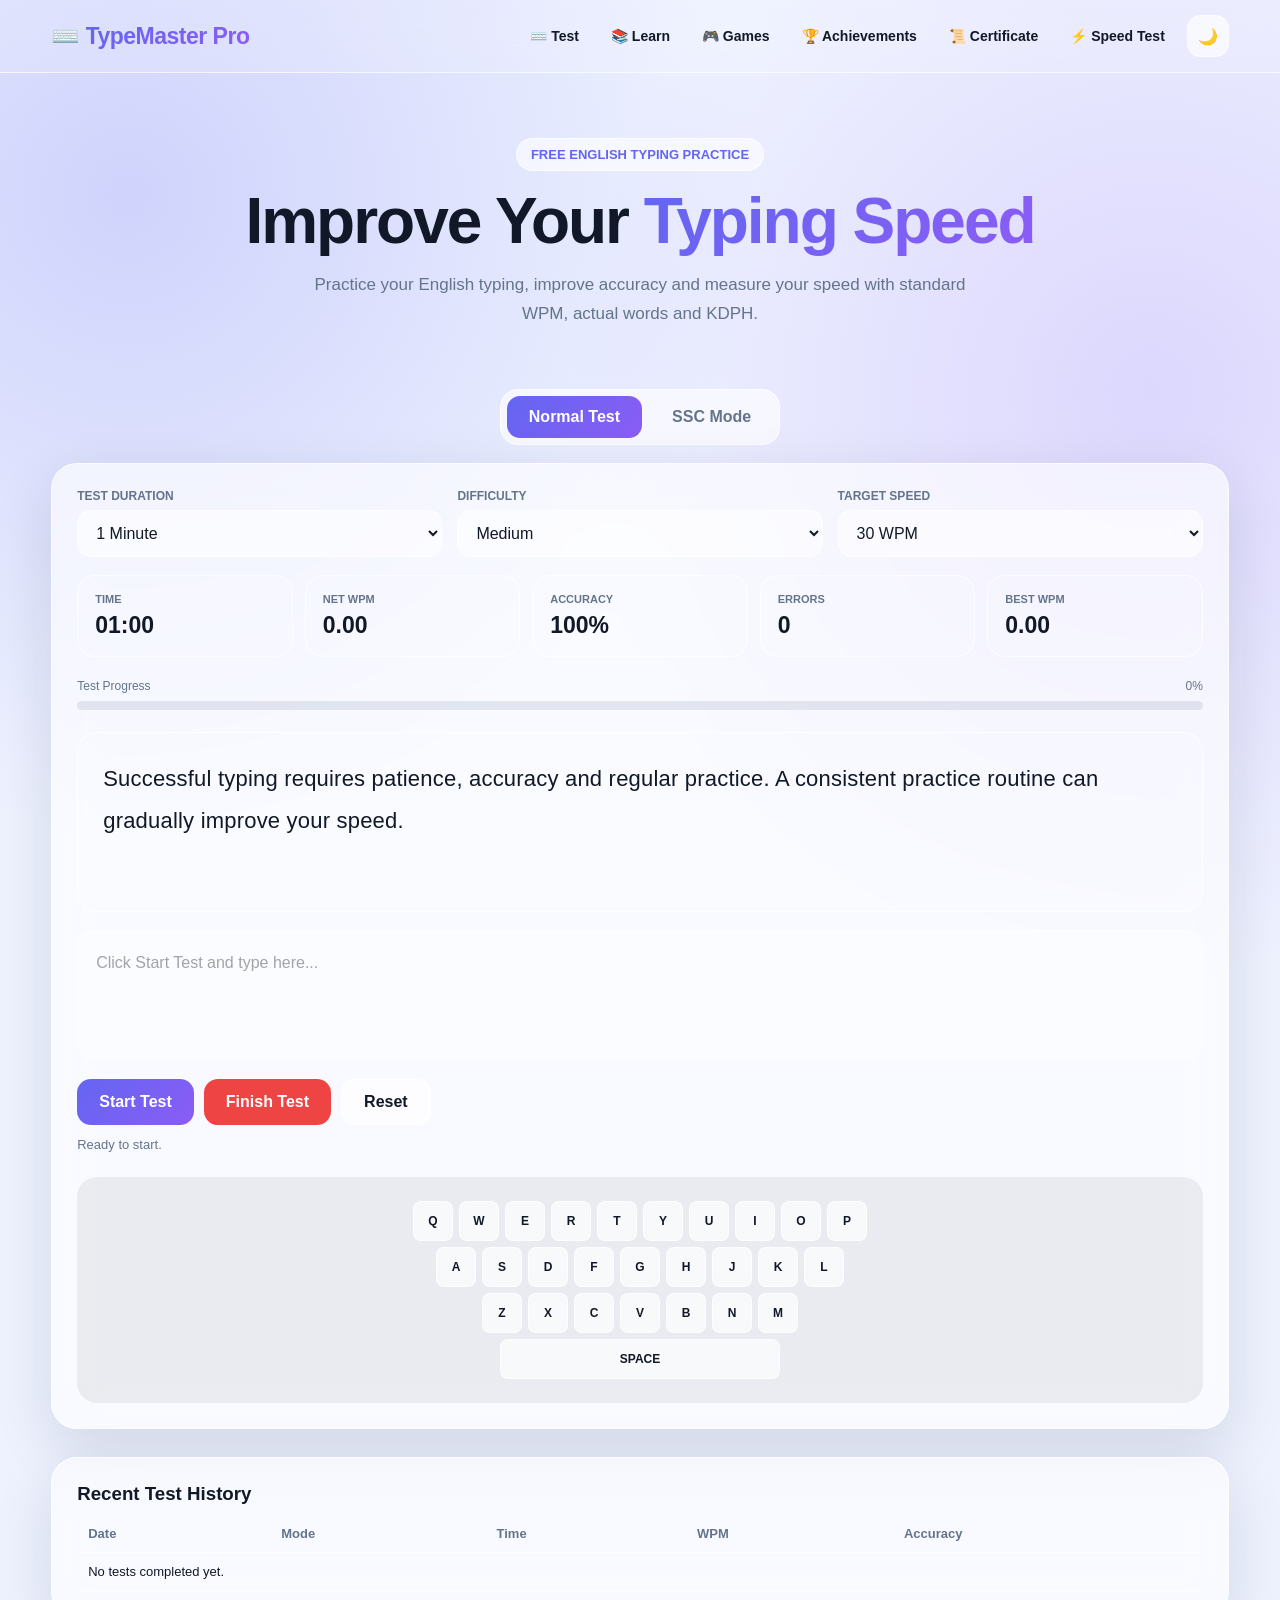
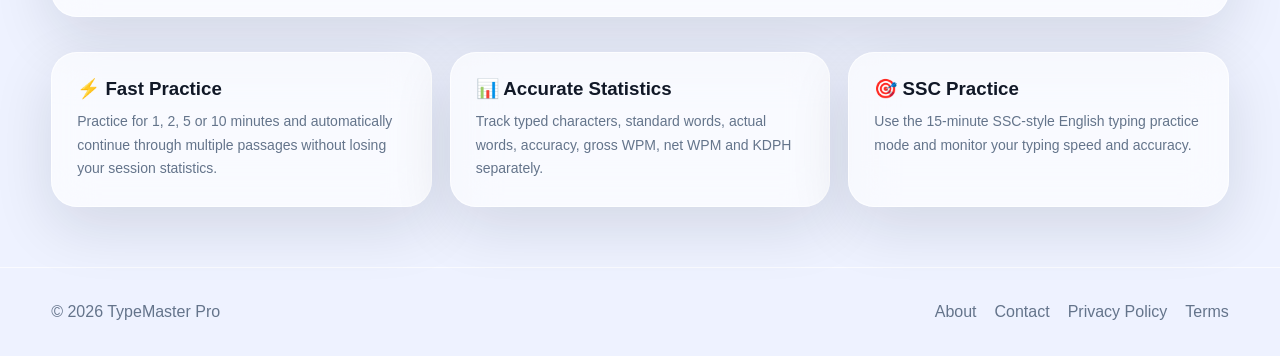
==== commit 4093701a: "Update index.html" ====
--- a/index.html
+++ b/index.html
@@ -15,40 +15,6 @@
 
 <link rel="icon"
 href="data:image/svg+xml,%3Csvg xmlns='http://www.w3.org/2000/svg' viewBox='0 0 100 100'%3E%3Ctext y='.9em' font-size='90'%3E⌨️%3C/text%3E%3C/svg%3E">
-
-.main-nav{
-    display:flex;
-    align-items:center;
-    gap:8px;
-    flex-wrap:wrap;
-}
-
-.main-nav a{
-    text-decoration:none;
-    color:var(--text);
-    font-weight:700;
-    font-size:14px;
-    padding:9px 12px;
-    border-radius:10px;
-    transition:.2s;
-}
-
-.main-nav a:hover{
-    background:rgba(99,102,241,.12);
-    color:var(--accent);
-}
-
-@media(max-width:900px){
-    .main-nav{
-        overflow-x:auto;
-        max-width:70vw;
-        flex-wrap:nowrap;
-    }
-
-    .main-nav a{
-        white-space:nowrap;
-    }
-}
     
 <style>
 
@@ -721,6 +687,40 @@
     }
 }
 
+.main-nav{
+    display:flex;
+    align-items:center;
+    gap:8px;
+    flex-wrap:wrap;
+}
+
+.main-nav a{
+    text-decoration:none;
+    color:var(--text);
+    font-weight:700;
+    font-size:14px;
+    padding:9px 12px;
+    border-radius:10px;
+    transition:.2s;
+}
+
+.main-nav a:hover{
+    background:rgba(99,102,241,.12);
+    color:var(--accent);
+}
+
+@media(max-width:900px){
+    .main-nav{
+        overflow-x:auto;
+        max-width:70vw;
+        flex-wrap:nowrap;
+    }
+
+    .main-nav a{
+        white-space:nowrap;
+    }
+}
+    
 </style>
 </head>
 
